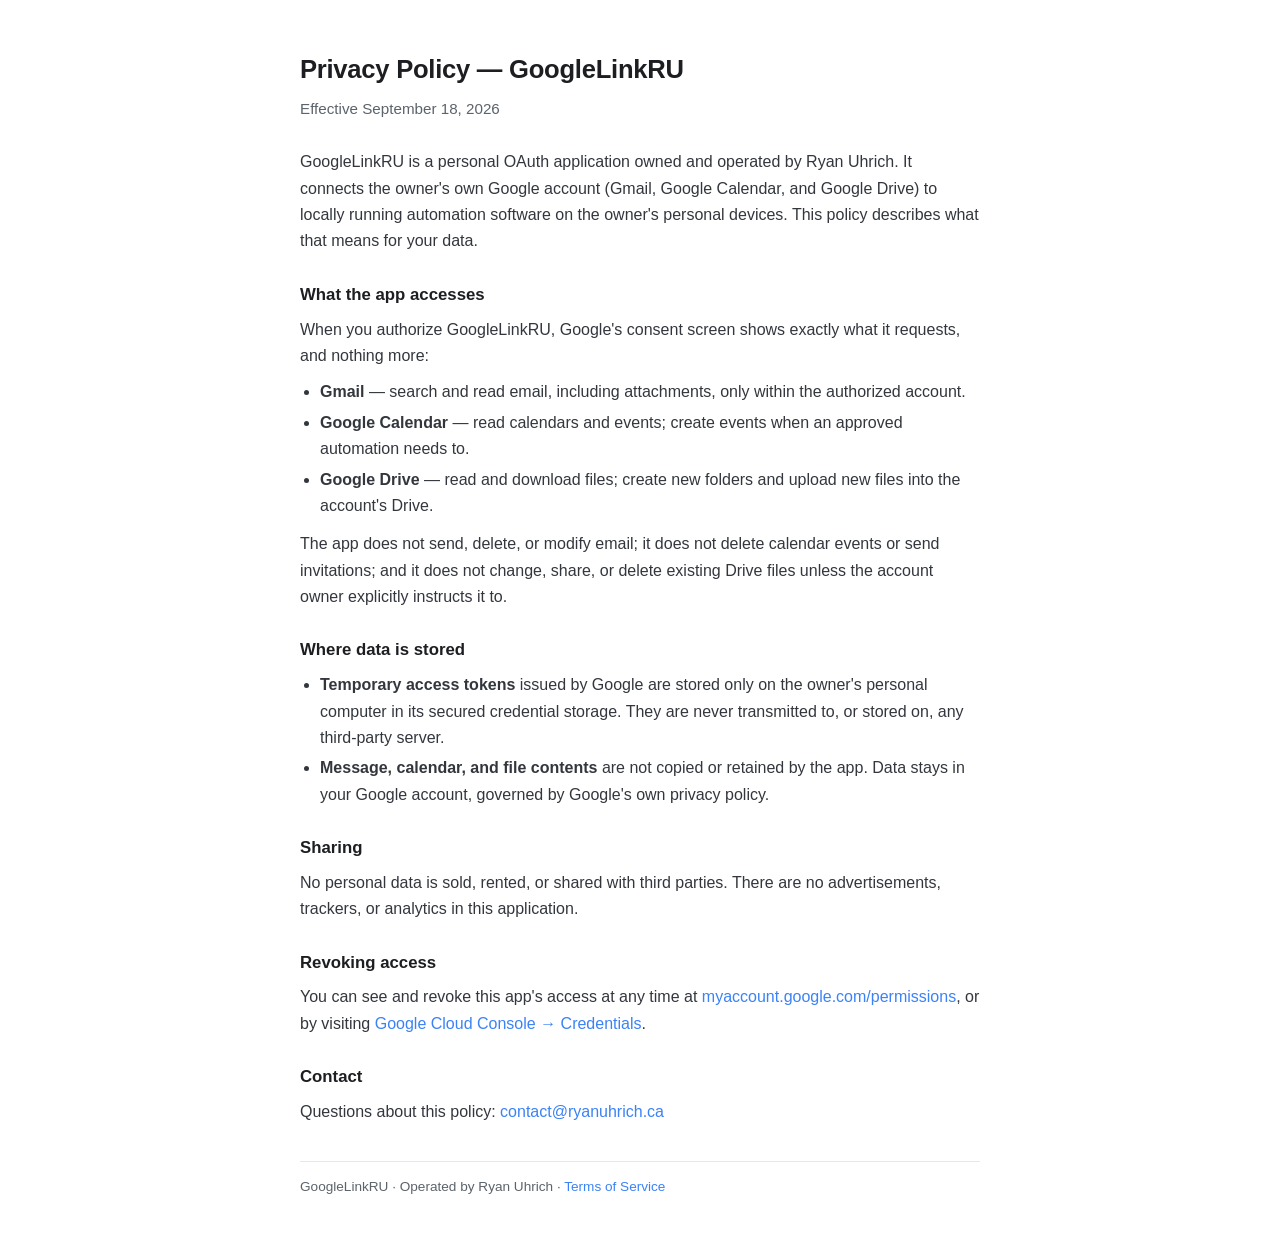
==== privacy.html @ c8f2e37b "Add GoogleLinkRU privacy policy and terms" ====
<!DOCTYPE html>
<html lang="en">
<head>
<meta charset="utf-8">
<meta name="viewport" content="width=device-width, initial-scale=1">
<title>GoogleLinkRU — Privacy Policy</title>
<style>
  :root { --ink:#1c1e21; --muted:#5c636b; --accent:#3b82f6; --bg:#ffffff; --rule:#e5e7eb; }
  * { box-sizing: border-box; margin: 0; padding: 0; }
  body { font: 16px/1.65 -apple-system, BlinkMacSystemFont, "Segoe UI", Roboto, Helvetica, Arial, sans-serif; color: var(--ink); background: var(--bg); padding: 48px 20px; }
  main { max-width: 680px; margin: 0 auto; }
  h1 { font-size: 1.6rem; font-weight: 650; letter-spacing: -0.01em; }
  .sub { color: var(--muted); margin: 6px 0 28px; font-size: .95rem; }
  h2 { font-size: 1.05rem; font-weight: 600; margin: 26px 0 8px; }
  p { color: #33373d; margin-bottom: 10px; }
  ul { margin: 0 0 12px 20px; color: #33373d; }
  li { margin-bottom: 4px; }
  a { color: var(--accent); text-decoration: none; }
  a:hover { text-decoration: underline; }
  .meta { color: var(--muted); font-size: .85rem; border-top: 1px solid var(--rule); margin-top: 36px; padding-top: 14px; }
</style>
</head>
<body>
<main>
  <h1>Privacy Policy — GoogleLinkRU</h1>
  <p class="sub">Effective September 18, 2026</p>

  <p>GoogleLinkRU is a personal OAuth application owned and operated by Ryan Uhrich. It connects the owner's own Google account (Gmail, Google Calendar, and Google Drive) to locally running automation software on the owner's personal devices. This policy describes what that means for your data.</p>

  <h2>What the app accesses</h2>
  <p>When you authorize GoogleLinkRU, Google's consent screen shows exactly what it requests, and nothing more:</p>
  <ul>
    <li><strong>Gmail</strong> — search and read email, including attachments, only within the authorized account.</li>
    <li><strong>Google Calendar</strong> — read calendars and events; create events when an approved automation needs to.</li>
    <li><strong>Google Drive</strong> — read and download files; create new folders and upload new files into the account's Drive.</li>
  </ul>
  <p>The app does not send, delete, or modify email; it does not delete calendar events or send invitations; and it does not change, share, or delete existing Drive files unless the account owner explicitly instructs it to.</p>

  <h2>Where data is stored</h2>
  <ul>
    <li><strong>Temporary access tokens</strong> issued by Google are stored only on the owner's personal computer in its secured credential storage. They are never transmitted to, or stored on, any third-party server.</li>
    <li><strong>Message, calendar, and file contents</strong> are not copied or retained by the app. Data stays in your Google account, governed by Google's own privacy policy.</li>
  </ul>

  <h2>Sharing</h2>
  <p>No personal data is sold, rented, or shared with third parties. There are no advertisements, trackers, or analytics in this application.</p>

  <h2>Revoking access</h2>
  <p>You can see and revoke this app's access at any time at <a href="https://myaccount.google.com/permissions" rel="noopener">myaccount.google.com/permissions</a>, or by visiting <a href="https://console.cloud.google.com/apis/credentials" rel="noopener">Google Cloud Console → Credentials</a>.</p>

  <h2>Contact</h2>
  <p>Questions about this policy: <a href="mailto:contact@ryanuhrich.ca">contact@ryanuhrich.ca</a></p>

  <div class="meta">GoogleLinkRU · Operated by Ryan Uhrich · <a href="terms.html">Terms of Service</a></div>
</main>
</body>
</html>
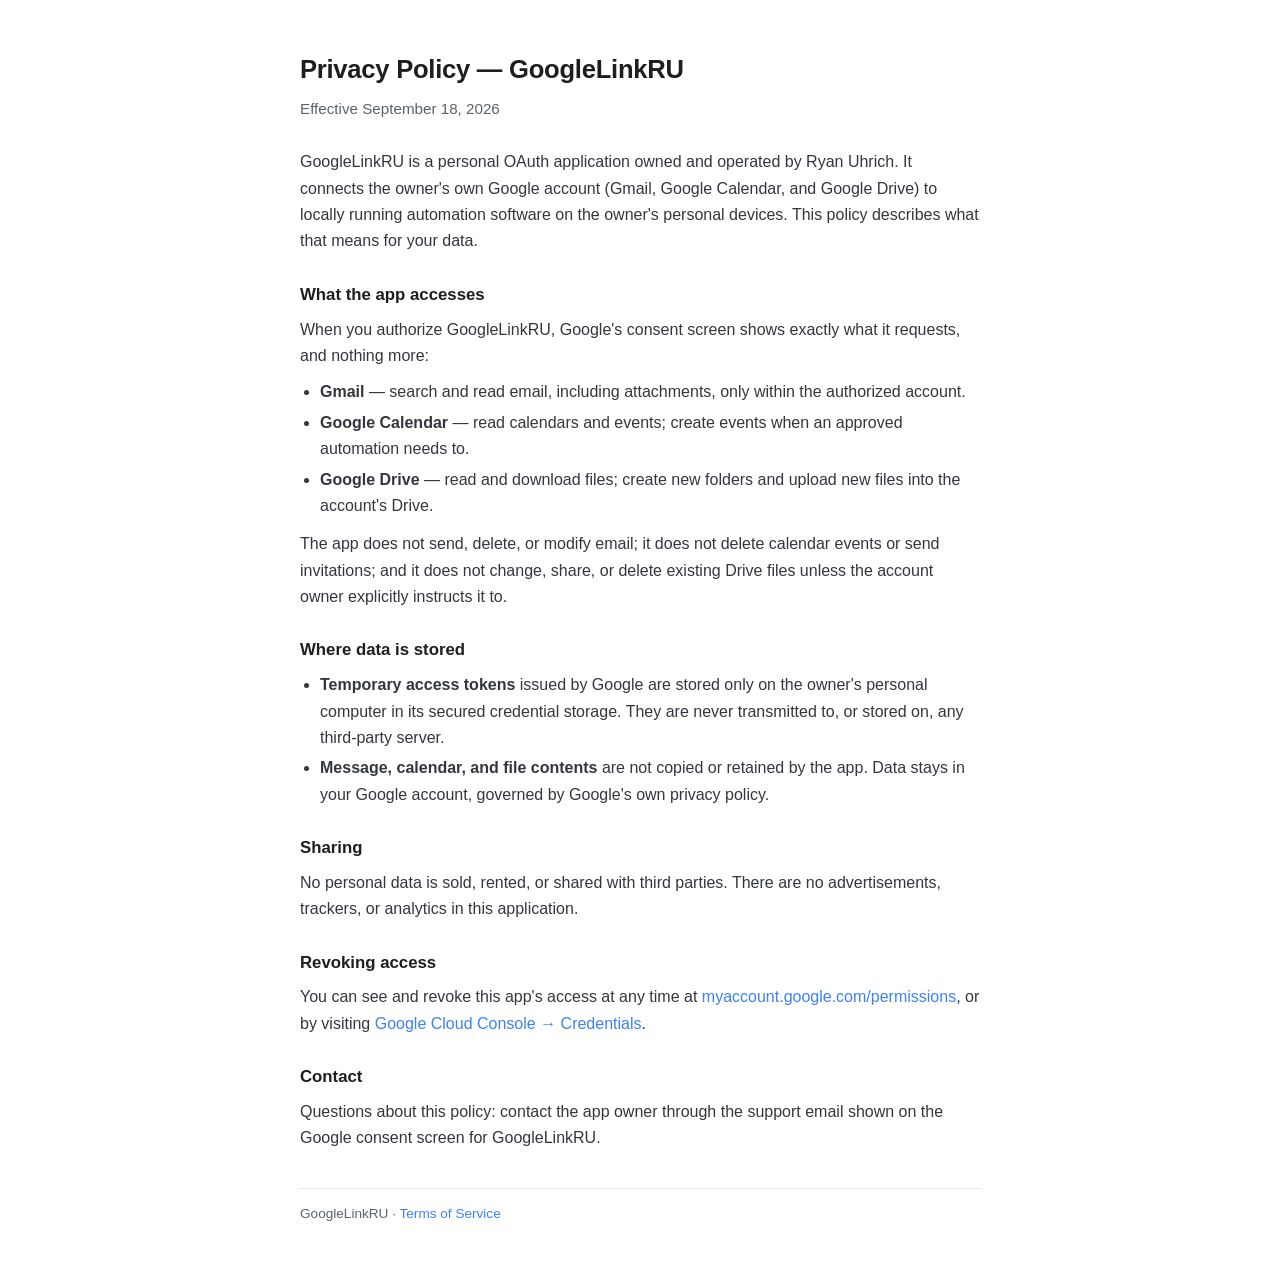
==== commit 84587ddd: "Remove PII, add noindex + robots disallow" ====
--- a/privacy.html
+++ b/privacy.html
@@ -3,6 +3,7 @@
 <head>
 <meta charset="utf-8">
 <meta name="viewport" content="width=device-width, initial-scale=1">
+<meta name="robots" content="noindex, nofollow">
 <title>GoogleLinkRU — Privacy Policy</title>
 <style>
   :root { --ink:#1c1e21; --muted:#5c636b; --accent:#3b82f6; --bg:#ffffff; --rule:#e5e7eb; }
@@ -49,9 +50,9 @@
   <p>You can see and revoke this app's access at any time at <a href="https://myaccount.google.com/permissions" rel="noopener">myaccount.google.com/permissions</a>, or by visiting <a href="https://console.cloud.google.com/apis/credentials" rel="noopener">Google Cloud Console → Credentials</a>.</p>
 
   <h2>Contact</h2>
-  <p>Questions about this policy: <a href="mailto:contact@ryanuhrich.ca">contact@ryanuhrich.ca</a></p>
+  <p>Questions about this policy: contact the app owner through the support email shown on the Google consent screen for GoogleLinkRU.</p>
 
-  <div class="meta">GoogleLinkRU · Operated by Ryan Uhrich · <a href="terms.html">Terms of Service</a></div>
+  <div class="meta">GoogleLinkRU · <a href="terms.html">Terms of Service</a></div>
 </main>
 </body>
 </html>
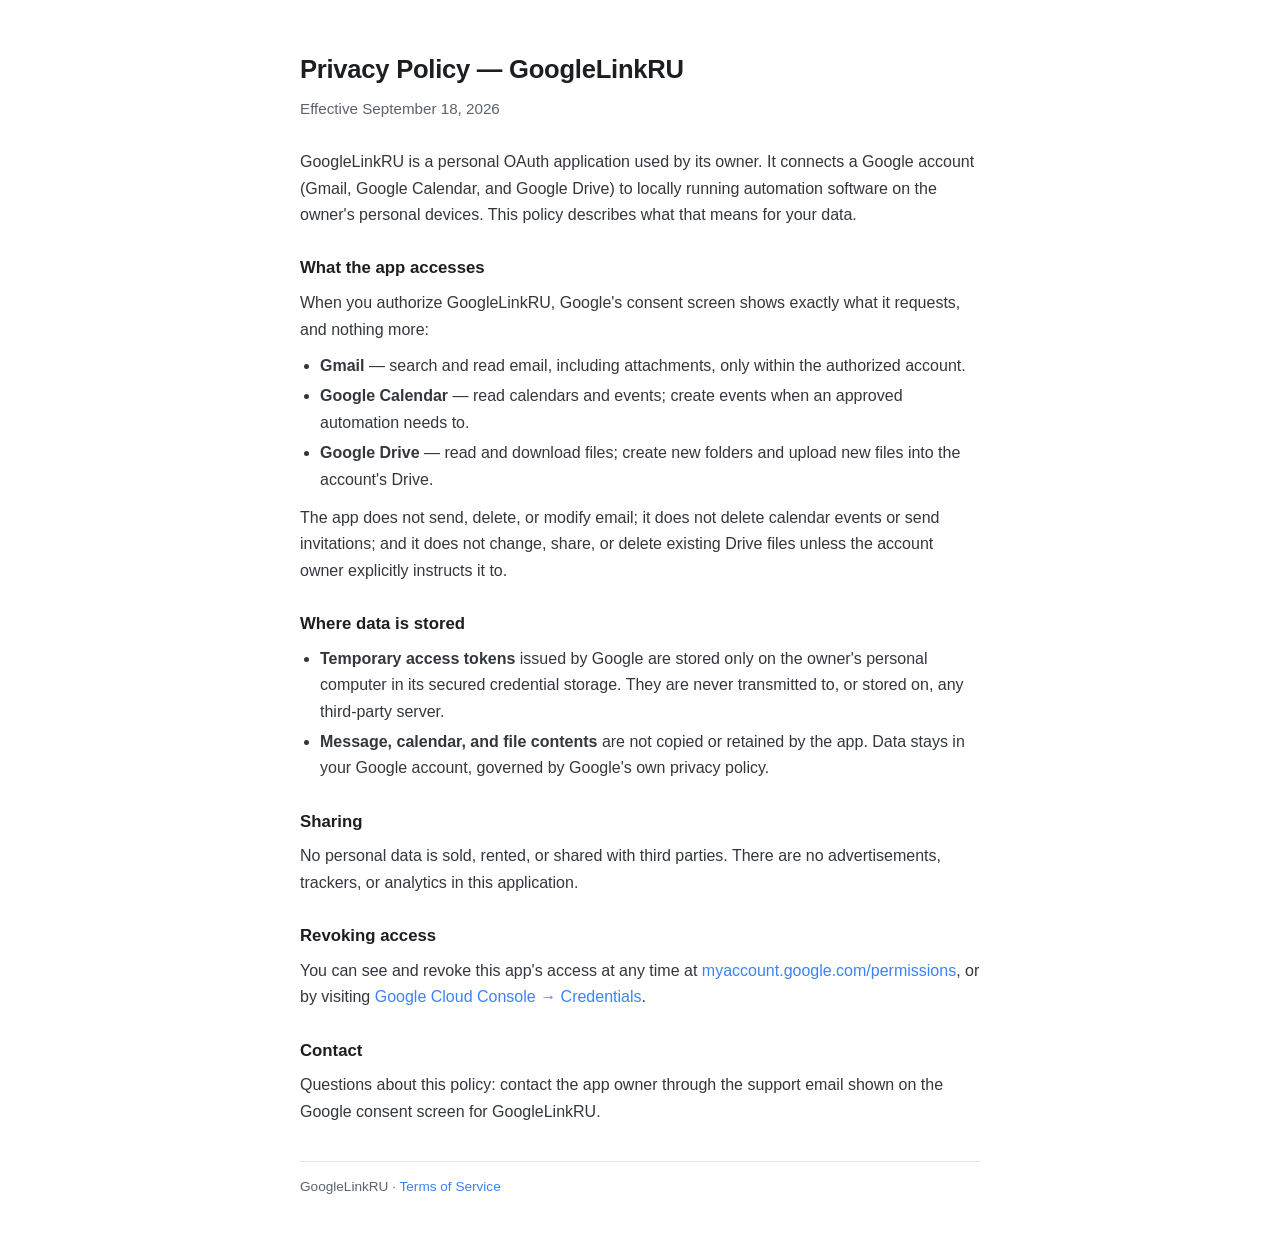
==== commit 3c587745: "Remove owner name from privacy page" ====
--- a/privacy.html
+++ b/privacy.html
@@ -26,7 +26,7 @@
   <h1>Privacy Policy — GoogleLinkRU</h1>
   <p class="sub">Effective September 18, 2026</p>
 
-  <p>GoogleLinkRU is a personal OAuth application owned and operated by Ryan Uhrich. It connects the owner's own Google account (Gmail, Google Calendar, and Google Drive) to locally running automation software on the owner's personal devices. This policy describes what that means for your data.</p>
+  <p>GoogleLinkRU is a personal OAuth application used by its owner. It connects a Google account (Gmail, Google Calendar, and Google Drive) to locally running automation software on the owner's personal devices. This policy describes what that means for your data.</p>
 
   <h2>What the app accesses</h2>
   <p>When you authorize GoogleLinkRU, Google's consent screen shows exactly what it requests, and nothing more:</p>
